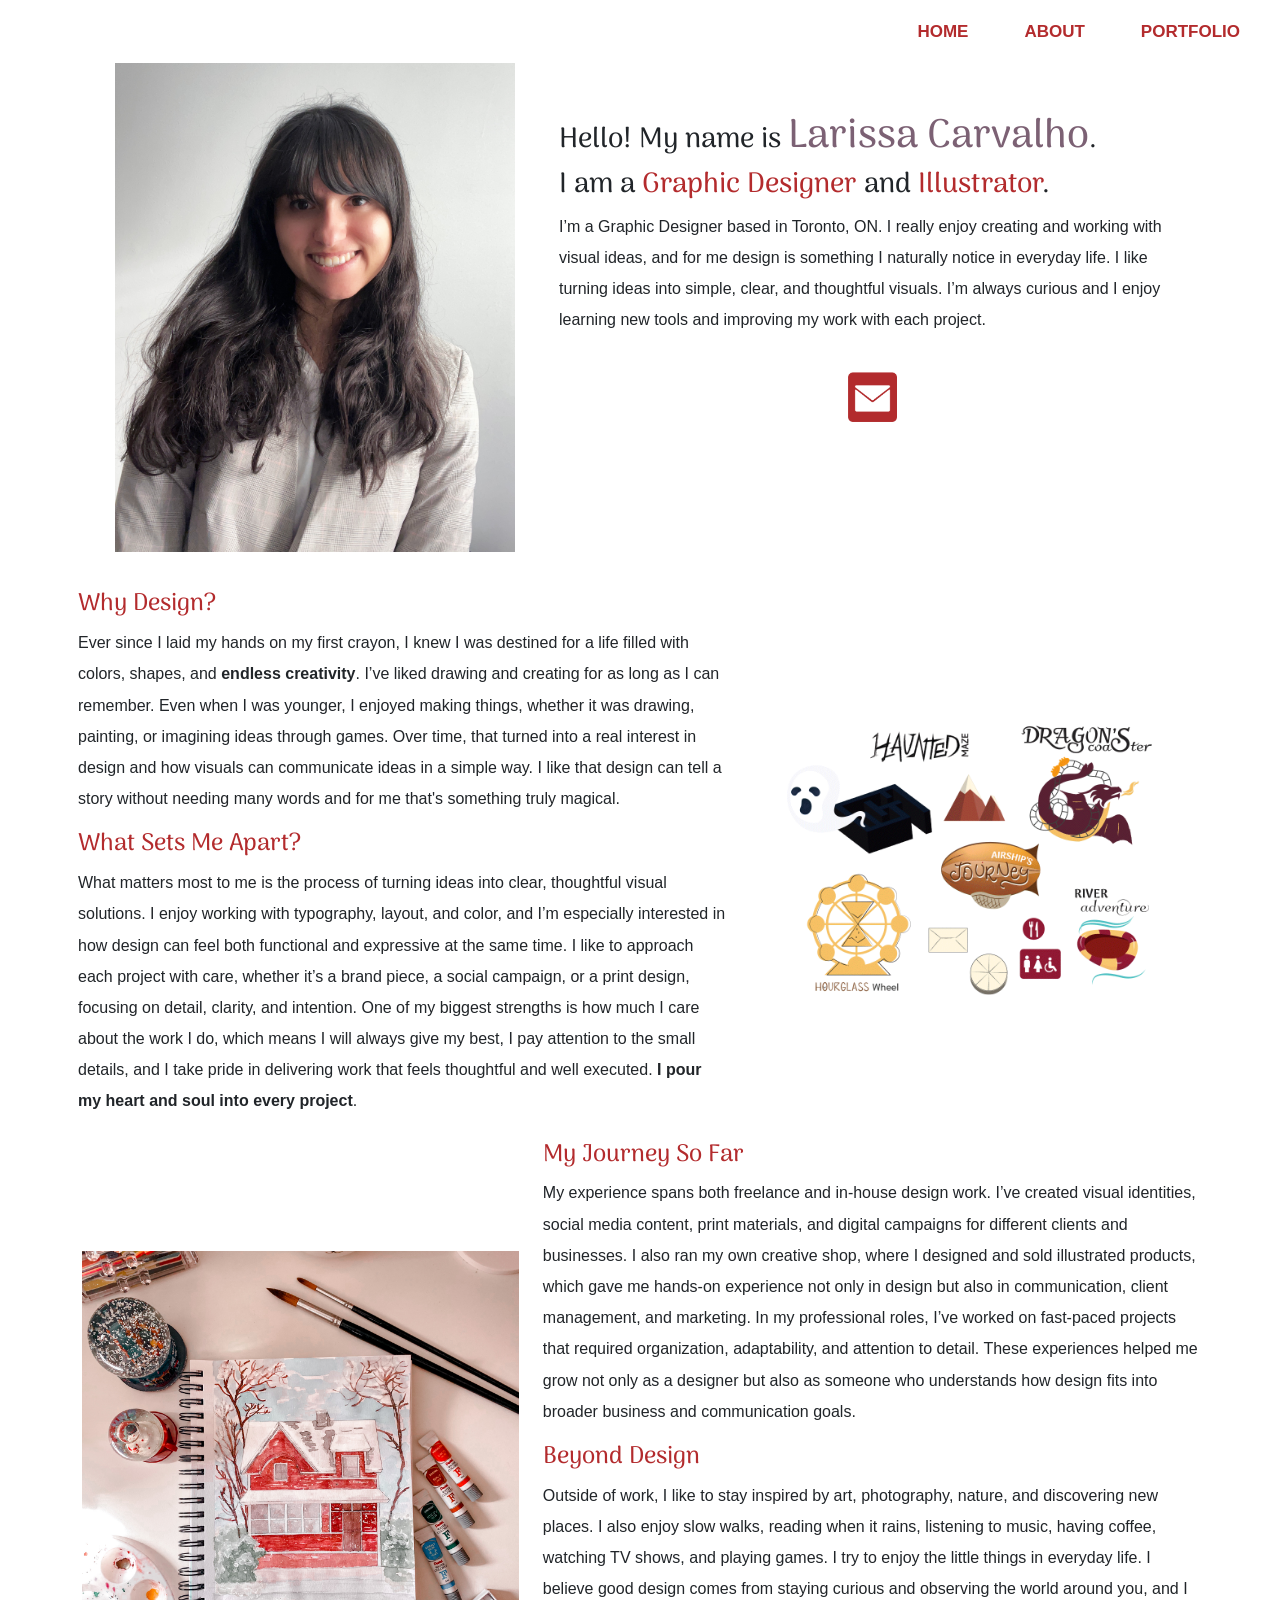
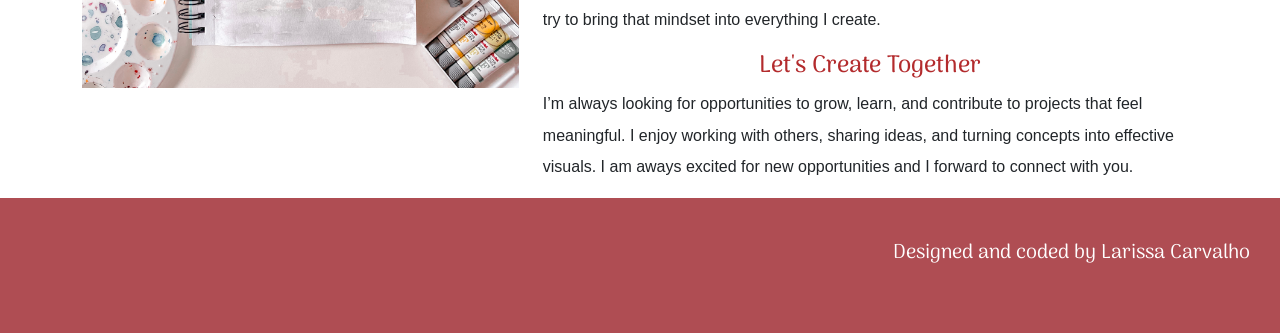
==== about.html @ aa574e40 "Initial portfolio 2026 setup" ====
<!doctype html>
<html lang="en">

<head>
  <title>About Larissa</title>
  <link rel="icon" type="image/x-icon" href="/images/mylogo.ico">
  <!-- From https://www.w3schools.com/html/html_favicon.asp -->
  <meta name="author" content="Larissa">
  <meta name="description" content="This is a Graphic Design and Illustration portfolio website.">
  <meta charset="UTF-8">
  <meta name="viewport" content="width=device-width, initial-scale=1.0">

  <!-- Bootstrap link must go above my overrides -->
  <link href="https://cdn.jsdelivr.net/npm/bootstrap@5.2.0-beta1/dist/css/bootstrap.min.css" rel="stylesheet"
    integrity="sha384-0evHe/X+R7YkIZDRvuzKMRqM+OrBnVFBL6DOitfPri4tjfHxaWutUpFmBp4vmVor" crossorigin="anonymous">

  <!-- Google Fonts -->
  <link rel="preconnect" href="https://fonts.googleapis.com">
  <link rel="preconnect" href="https://fonts.gstatic.com" crossorigin>
  <link
    href="https://fonts.googleapis.com/css2?family=Arima:wght@600;700&family=Montserrat:ital,wght@0,100;0,200;0,300;0,400;0,500;0,600;0,700;0,800;0,900;1,100;1,200;1,300;1,400;1,500;1,600;1,700;1,800;1,900&family=Roboto:wght@500;700;900&display=swap"
    rel="stylesheet">
  <link href="https://fonts.googleapis.com/css2?family=Cedarville+Cursive&display=swap" rel="stylesheet">
  <link
    href="https://fonts.googleapis.com/css2?family=Poppins:ital,wght@0,100;0,200;0,300;0,400;0,500;0,600;0,700;0,800;0,900;1,100;1,200;1,300;1,400;1,500;1,600;1,700;1,800;1,900&display=swap"
    rel="stylesheet">

  <!-- My overides stylesheet -->
  <link href="css/styles.css" rel="stylesheet">

</head>

<body id="top">

  <header class="bg-custom">

    <!-- NAV -->
    <header>
      <nav class="navbar navbar-expand-lg">
        <div class="container-fluid justify-content-end">
          <div class="navbar-nav">
            <a class="nav-link" href="#">Home</a>
            <a class="nav-link" href="#">About</a>
            <a class="nav-link" href="#">Portfolio</a>
          </div>
        </div>
      </nav>
    </header>

  </header>


  <section class="container"><!-- Start bio -->
    <div class="container centeralign" aria-label="about me container">
      <div class="row" aria-label="image container">
        <div class="col" aria-label="image container">
          <img class="bioimg" src="images/larissa3.jpg" alt="This is a photo of a person.">
        </div>
        <div class="col-7" style="padding-top: 50px;" aria-label="image container">
          <h3 style="font-family:  'Arima', cursive;">Hello! My name is <span class="purpletext">Larissa
              Carvalho</span>.
          </h3>
          <h3 style="font-family:  'Arima', cursive;"> I am a<span class="redtext"> Graphic Designer</span> and <span
              class="redtext">Illustrator</span>.</h3>
          <p class="abouttext">I’m a Graphic Designer based in Toronto, ON. I really enjoy creating and working with
            visual ideas, and for me design is something I naturally notice in everyday life. I like turning ideas into
            simple, clear, and thoughtful visuals. I’m always curious and I enjoy learning new tools and improving my
            work with each project.
          </p>
          <div class="centeralign" style="padding-top: 20px;">
            <!-- <a href="https://www.linkedin.com/in/larissacr/" target=”_blank”><img class="mysocialmedia"
                src="images/icons/linkedin.png" alt="This is a linkedin icon."></a>
            <a href="https://www.instagram.com/larisdesigns/" target=”_blank”><img class="mysocialmedia"
                src="images/icons/instagram.png" alt="This is an instagram icon."></a>
            <a href="https://www.behance.net/lah_c_r" target=”_blank”><img class="mysocialmedia"
                src="images/icons/behance.png" alt="This is a behance icon."></a>-->
            <a href="mailto:lariscrodrigues@gmail.com" target=”_blank”><img class="mysocialmedia"
                src="images/icons/mail2.png" alt="This is a mail icon."></a>
          </div>
        </div>
      </div>
  </section> <!-- END bio -->


  <!-- START more bio 1 -->
  <div style="padding-top: 30px;" class="container text-center">
    <div class="row align-items-center">

      <div class="col-sm-7 p-2">
        <h4 class="moretitle">Why Design?</h2>


          <p class="abouttext">Ever since I laid my hands on my first crayon, I knew I was destined for a life filled
            with
            colors, shapes, and <strong>endless creativity</strong>. I’ve liked drawing and creating for as long as I
            can remember. Even when I was younger, I enjoyed making things, whether it was drawing, painting, or
            imagining ideas through games. Over time, that turned into a real interest in design and how visuals can
            communicate ideas in a simple way. I like that design can tell a story without needing many words and for me
            that's something truly magical.
          </p>

          <h4 class="moretitle">What Sets Me Apart?</h2>

            <p class="abouttext">What matters most to me is the process of turning ideas into clear, thoughtful visual
              solutions. I enjoy working with typography, layout, and color, and I’m especially interested in how design
              can feel both functional and expressive at the same time. I like to approach each project with care,
              whether it’s a brand piece, a social campaign, or a print design, focusing on detail, clarity, and
              intention.

              One of my biggest strengths is how much I care about the work I do, which means I will always give my
              best, I pay attention to the small details, and I take pride in delivering work that feels thoughtful and
              well executed. <strong>I pour my heart and soul into every project</strong>.
            </p>
      </div>
      <div class="col">
        <img style="width: 100%;" src="images/Design/anyoramap.gif">
      </div>
    </div>
  </div>
  <!-- END more bio 1 -->


  <!-- START more bio 2 -->
  <div class="container text-center">
    <div class="row align-items-center">

      <div class="col">
        <img style="width: 100%;" src="images/Design/house.JPG">
      </div>
      <div class="col">
        <h4 class="moretitle">My Journey So Far</h2>
          <p class="abouttext">My experience spans both freelance and in-house design work. I’ve created visual
            identities, social media content, print materials, and digital campaigns for different clients and
            businesses. I also ran my own creative shop, where I designed and sold illustrated products, which gave me
            hands-on experience not only in design but also in communication, client management, and marketing.

            In my professional roles, I’ve worked on fast-paced projects that required organization, adaptability, and
            attention to detail. These experiences helped me grow not only as a designer but also as someone who
            understands how design fits into broader business and communication goals.
          </p>

          <h4 class="moretitle">Beyond Design</h2>
            <p class="abouttext">
              Outside of work, I like to stay inspired by art, photography, nature, and discovering new places. I also
              enjoy slow walks, reading when it rains, listening to music, having coffee, watching TV shows, and playing
              games. I try to enjoy the little things in everyday life. I believe good design comes from staying curious
              and observing the world around you, and I try to bring that mindset into everything I create.

            </p>

            <h4 class="moretitle align-center">Let's Create Together</h2>
              <p class="abouttext">I’m always looking for opportunities to grow, learn, and contribute to projects that
                feel meaningful. I enjoy working with others, sharing ideas, and turning concepts into effective
                visuals. I am aways excited for new opportunities and I forward to connect with you.
              </p>
      </div>
    </div>
  </div>
  <!-- END more bio 2 -->



  <section id="moreaboutme">




  </section>
  <!-- <section id="contact">
    <h2 class="display-4">Contact me</h2>

    <div class="row" aria-label="form container">
      <div class="col-3" aria-label="form container"></div>
      <div class="col-6" aria-label="form container">
        <form action="/mail/process-form.php" method="POST">
          <input type="hidden" id="formStatus" name="formStatus">

          <div class="mb-3" aria-label="text form container">
            <label for="Name" class="form-label">Your name</label>
            <input type="text" class="form-control" placeholder="Your name" name="Name">
          </div>
          <div class="mb-3" aria-label="email form container">
            <label for="Email" class="form-label">Email address</label>
            <input type="email" class="form-control" placeholder="Your email address" name="Email">
          </div>
          <div class="mb-3" aria-label="message form container">
            <label for="Message" class="form-label">Message</label>
            <textarea class="form-control" rows="3" name="Message"></textarea>
          </div>

          <div class="form-group">
            <button class="btn btn-danger btn-lg" type="submit">Send</button>
          </div>
        </form>
      </div>
    </div>
  </section> -->




  <!-- FOOTER -->
  <footer>
    <div class="socials"> <!--
      <img src="images/icons/linkedinrose.png">
      <img src="images/icons/instagramrose.png">
      <img src="images/icons/behancerose.png">-->
    </div>

    <p>Designed and coded by Larissa Carvalho</p>
  </footer>

  <!-- Bootstrap Javascript should go above the closing BODY tag-->
  <script src="https://cdn.jsdelivr.net/npm/bootstrap@5.2.0-beta1/dist/js/bootstrap.bundle.min.js"
    integrity="sha384-pprn3073KE6tl6bjs2QrFaJGz5/SUsLqktiwsUTF55Jfv3qYSDhgCecCxMW52nD2"
    crossorigin="anonymous"></script>

  <script src="js/main.js"></script>
</body>

</html>
---- css/styles.css ----
/* Basic resets */

:root {
    --themeRed:#B32B2D;
    /* --themeRose:#FEEFE6; */
    --themeRose:white;
    --themePurple:#7C6174;
    --themeGray: #707070;
    --fontOpen: 'Open Sans', sans-serif;
    --fontArima: 'Arima', cursive;
}

* {
    box-sizing: border-box;
}

html {
    scroll-behavior: smooth;
}

html, body {
    min-height: 100vh;
}

body {
    margin: 0;
    font-family: 'Open Sans', sans-serif;
    font-size: 130%;
    line-height: 150%;
    background-color: white;
}

/*
Styles here
*/

@import url('https://fonts.googleapis.com/css2?family=Open+Sans:ital,wght@0,300;0,400;0,500;0,600;0,700;0,800;1,300;1,400;1,500;1,600;1,700;1,800&display=swap');

/* ------- HOME page Styles */

/* Menu */

.navbar {
font-weight: 600;
text-transform: uppercase;
font-size: 17px;
background-color: white;
}

.nav-link {
    color: var(--themeRed);
    margin: 0 20px;
    font-family: 'Open Sans', sans-serif;
}


.nav-link:hover {
    color: var(--themePurple);
}

.test:hover {
    color: var(--themePurple);
}

.navbar-nav {
    align-items: flex-end;
}

.mylogo {
    height: 90px;
}

.navbar-dark .navbar-toggler-icon{
    background-image: url("data:image/svg+xml,%3csvg xmlns='http://www.w3.org/2000/svg' viewBox='0 0 30 30'%3e%3cpath stroke='rgba%28179, 43, 45, 1.55%29' stroke-linecap='round' stroke-miterlimit='10' stroke-width='2' d='M4 7h22M4 15h22M4 23h22'/%3e%3c/svg%3e");
} /* I used this tutorial to learn how to change the hamburger color: https://www.youtube.com/watch?v=45QSuJaHEss&ab_channel=ADesignerWhoCodes */

.navbar-dark .navbar-toggler{
    border: 2px solid var(--themeRed);
    background-color: var(--themeRose);
}

/* Banner */
 
/* .banner {
    background-image: url(../images/banner.png);
    height: 85vh;
    background-size: cover;
    margin-top: -170px;
    width: 100%;
} */

/* .banner {
    justify-content: left;
} */

.border { 
    border: red solid 2px;
}

.herosection {
    display: flex;
    justify-content: space-between;
    width: 69%;
    padding-top: 100px;
    margin: auto;
}


.projectdetails {
    display: flex;
    justify-content: space-between;
    width: 80%;
    margin: auto;
}

.projecttxt {
    font-size: 17px;
}

.column2 {
    flex: 1; /* Adjust the flex property as needed */
    padding: 60px 10px 0px 10px;
    margin: 5px;
    box-sizing: border-box;
}

.herotxt {
    padding-top: 20px;
}

.column2:first-child {
    flex: 2; /* Make the first column twice the size of the second column */
}

.profileimg {
    width: 250px;
    height: 250px;
}

.align-center {
    display: flex;
    justify-content: center;
}

.bannermessage {
    height: 85vh;
    width: 100%;
    display: flex;
    /* align-items: center;
    justify-content: center;
    justify-items: center; */
    text-align: left;   
}

.align-right {
    text-align: right;
}

.textstyle3 {
    color: white;
    -webkit-text-stroke: 2px;
    -webkit-text-stroke-color: var(--themeRed);
    font-size: 80px;
    height: 100%;
    line-height: 10vh;
    text-align:right;
    font-family: 'Open Sans', sans-serif;
    font-weight: 900;
    text-transform: lowercase;
}

.textstyle2 {
    color: #B32B2D;
    font-size: 90px;
    height: 100%;
    line-height: 10vh;
    text-align:right;
    font-weight: 900;
    text-transform: lowercase;
}

/* My work */

h2 {
    color: var(--themeRed);
    text-align: center;
    font-family: 'Arima', cursive;
    margin-top: 20px;
}

.work {
    position: relative;
    width: 100%;
}

.workimg>img {
    width: 90%;
}

.projectbox {
    display: flex;
    flex-direction: column;
    align-content: center;
    justify-content: center;
    width: 100%;
    margin: auto;
    align-items: center;
    justify-content: center;
    justify-items: center;
}
.project {
 width: 95%;
}


.skills {
    margin: 60px 0;
    background-color: #AF4D53;
}

.wrapper {
    width: 80%;
    margin: auto;
    display: flex;
    padding: 10px;
}

.imagebox {
    position: relative;
    width: 80%;
    justify-content: space-between;
    margin: 0 10px;
  }
  
  .image {
    display: block;
    width: 100%;
    height: 350px;
  }
  
  .overlay {
    position: absolute;
    top: 0;
    bottom: 0;
    left: 0;
    right: 0;
    height: 100%;
    width: 100%;
    opacity: 0;
    transition: .5s ease;
    background-color: var(--themeRed);
  }
  
  .imagebox:hover .overlay {
    opacity: 0.8;
    transition: 1s;
  }
  
  .text {
    color: white;
    font-size: 20px;
    position: absolute;
    top: 50%;
    left: 50%;
    -webkit-transform: translate(-50%, -50%);
    -ms-transform: translate(-50%, -50%);
    transform: translate(-50%, -50%);
    text-align: center;
  }

.centeralign {
    text-align: center;
}

/* See More Button */

.seemorebox {
    padding-top: 10px;
    margin-bottom: 100px;
}


.seemorebtn {
    /* border-radius: 15px; */
    font-size: 85%;
    font-family: var(--fontOpen);
    text-transform: uppercase;
    font-weight: 600;
    padding: 10px 30px;
}

/* Contact */

#contact {
    padding:0 0 30px 0;
}


/* Slider */

#slider {
    display: flex;
    align-items: center;
    justify-content: center;
}

.slidercontent {
    width: 80% ;
}

/* -------  ABOUT page styles */

.about {
    height: 50vh;
    margin-top: 100px;
}

.containerfix {
    align-items: flex-start;
}

.rowadjust {
    padding: 0 170px;
    margin-top: -150px;
}

.bioimg{
    width: 400px;
}

.biobox {
    display: flex;
    align-items: end;
    justify-content: flex-end; /* Change from 'end' to 'flex-end' */
    align-content: end;
    height: 50px;
    display: none;
}

.biotitle {
    display: none;
    width: 95%;
    position: relative;
    color: var(--themeRose);
    transform: rotate(-90deg);
    display: flex;
    margin-right: -500px; /* Change from 'margin-left' to 'margin-right' */
}


.textstyle {
    color: white;
    -webkit-text-stroke: 3px;
    -webkit-text-stroke-color: var(--themeRed);
    font-size: 150px;
    font-family: 'Open Sans', sans-serif;
    font-weight: 600;
    text-transform: lowercase;
}

.textstyle2 {
    color: #AF4D53;
    -webkit-text-stroke: 2px;
    -webkit-text-stroke-color: white;
    font-size: 100px;
    text-align: center;
    font-family: 'Open Sans', sans-serif;
    font-weight: 600;
}

.textstyle4 {
    color: white;
    -webkit-text-stroke: 2px;
    -webkit-text-stroke-color: var(--themeRed);
    font-size: 100px;
    text-align: center;
    font-family: 'Open Sans', sans-serif;
    font-weight: 600;
    text-transform: lowercase;
}


.abouttext {
    font-size: 16px;
    text-align: left;
}

h3 {
    text-align: left;
}

.redtext {
    color: var(--themeRed);
}

.purpletext {
    color: var(--themePurple);
    font-size: 40px;
}

.mysocialmedia {
    height: 50px;
    margin: 0 20px;
}

.mysocialmedia:hover {
    opacity: 0.6;
    transition: 0.2s ease-in-out;
}

.containerbox {
    width: 80%;
    padding-right: 100px;
}

.col {
    flex: 3; /* Adjust the flex property as needed */
}

.col:first-child {
    flex: 2; /* Make the first column twice the size of the second column */
}

#moreaboutme {
    width: 80%;
    margin: auto;
}

.moretitle {
    color: var(--themeRed);
    text-align: left;
}


/* -------  DESIGN page styles */

.designtitle {
    text-align: end;
    color: var(--themeRose);
    font-family: var(--fontOpen);
}

.design {
    height: 300vh;
}

h4 {
    font-family: 'Arima', cursive;
}

.portfolionav {
    width: 20%;
    display: flex;
    align-items: center;
    justify-content: space-around;
    justify-items: center;
    padding: 20px 0;
}

.back>a>img {
    height: 60px;
}

.next>a>img {
    height: 60px;
}


/* -------  PORTFOLIO individual pages styles */

.portfolio {
    width: 70%;
}

/* Css Grid */

.grid4 {
    display: grid;
    grid-template-columns: 1fr 1fr 1fr;
    padding: 20px 20px;
    font-size: 30px;
    text-align: center;
  }

  .grid5 {
    display: grid;
    grid-template-columns: 1fr 1fr 1fr 1fr;
    padding: 20px 20px;
    font-size: 30px;
    text-align: center;
  }

  .grid6 {
    display: grid;
    grid-template-columns: 1fr 1fr 1fr 1fr 1fr;
    padding: 20px 20px;
    font-size: 30px;
    text-align: center;
  }

  .grid7 {
    display: grid;
    grid-template-columns: 1fr 1fr 1fr 1fr 1fr 1fr;
    padding: 20px 20px;
    font-size: 30px;
    text-align: center;
  }

  .grid-item{
    padding: 10px;
  }

  .imagefull {
    width: 100%;
    height: 100%;
}

h5 {
    font-size: 26px;
    font-family: 'Arima', cursive;
    color: var(--themePurple);
}

/* Portfolio 1 - Independent Project page styles */

.anyora .box1 {
    grid-area: 2/1/4/4;
    padding: 5px;
}

.anyora .box2 {
    grid-area: 2/4/4/6;
    padding: 5px;
 }

.anyora .box3 {
    grid-area: 4/1/5/3;
    padding: 5px;
}

.anyora .box4 {
    grid-area: 5/1/6/3;
    padding: 5px;
 }

.anyora .box5 {
    grid-area: 4/3/6/6;
    padding: 5px;
}

.anyora .box6 {
    grid-area: 6/1/7/4;
    padding: 5px;
 }

.anyora .box7 {
    grid-area: 7/1/8/4;
    padding: 5px;
}

.anyora .box8 {
    grid-area: 6/4/7/5;
    padding: 5px;
 }

.anyora .box9 {
    grid-area: 6/5/7/6;
    padding: 5px;
}

.anyora .box10 {
    grid-area: 7/4/8/5;
    padding: 5px;
}

.anyora .box11 {
    grid-area: 7/5/8/6;
    padding: 5px;
}

.anyora .box12 {
    grid-area: 8/1/9/2;
    padding: 5px;
 }

.anyora .box13 {
    grid-area: 8/2/9/3;
    padding: 5px;
}

.anyora .box14 {
    grid-area: 9/1/11/3;
    padding: 5px;
}

.anyora .box15 {
    grid-area: 8/3/11/6;
    padding: 5px;
}
.anyora .box16 {
    grid-area: 11/1/13/4;
    padding: 5px;
}

.anyora .box17 {
    grid-area: 11/4/13/6;
    padding: 5px;
}

.anyora .box18 {
    grid-area: 13/1/15/3;
    padding: 5px;
}

.anyora .box19 {
    grid-area: 13/3/15/5;
    padding: 5px;
}

.anyora .box20 {
    grid-area: 13/5/14/6;
    padding: 5px;
}

.anyora .box21 {
    grid-area: 14/5/15/6;
    padding: 5px;
}

.anyora .box22 {
    grid-area: 15/1/16/2;
    padding: 5px;
}

.anyora .box23 {
    grid-area: 16/1/17/2;
    padding: 5px;
}

.anyora .box24 {
    grid-area: 15/2/17/4;
    padding: 5px;
}

.anyora .box25 {
    grid-area: 15/4/17/6;
    padding: 5px;
}

.anyora .box26 {
    grid-area: 17/1/18/6;
    padding: 5px;
}

/* Portfolio 2 - Be a Hero page styles */


.hero .box1 {
    grid-area: 1/1/3/3;
    padding: 10px;
}

.hero .box2 {
    grid-area:1/4/2/3;
    padding: 10px;
}

.hero .box3 {
    grid-area:2/4/3/3;
    padding: 10px;
}

.hero .box4 {
    grid-area:3/1/7/4;
    padding: 10px;
}

.hero .box5 {
    grid-column: 1/2;
    grid-row: 7/9;
    padding: 10px;
}

.hero .box6 {
    grid-column: 2/3;
    grid-row: 7/9;
    padding: 10px;
}

.hero .box7 {
    grid-column: 3/4;
    grid-row: 7/9;
    padding: 10px;
}

.hero .box8 {
    grid-column: 1/4;
    grid-row: 9/11;
    padding: 20px;
    font-size: 16px;
    text-align: left;
}

.hero .box9 {
    grid-column: 1/4;
    grid-row: 11/13;
    padding: 10px;
}

.hero .box10 {
    grid-column: 1/4;
    grid-row: 13/16;
    padding: 10px;
}

/* Portfolio 3 - Whale Branding page styles */

.whale .box1 {
    grid-area: 1/1/3/3;
    padding: 10px;
}

.whale .box2 {
    grid-area: 1/3/3/4;
    padding: 10px;
}

.whale .box3 {
    grid-area: 3/1/5/4;
    padding: 10px;
}

.whale .box4 {
    grid-area: 5/1/7/4;
    padding: 10px;
}

.whale .box5 {
    grid-area: 7/1/9/2;
    padding: 10px;
}

.whale .box6 {
    grid-area: 7/2/9/3;
    padding: 10px;
}

.whale .box7 {
    grid-area: 7/3/9/4;
    padding: 10px;
}

.whale .box8 {
    grid-area: 9/1/10/4;
    padding: 10px;
}

.whale .box9 {
    grid-area: 10/1/12/3;
    padding: 10px;
}

/* Portfolio 4 - Cosmos page styles */

.cosmos .box1 {
    grid-area: 1/1/3/4;
    padding: 10px;
}

.cosmos .box2 {
    grid-area: 3/1/5/4;
    padding: 10px;
}

.cosmos .box3 {
    grid-area: 5/1/9/3;
    padding: 10px;
}

.cosmos .box4 {
    grid-area: 5/3/9/4;
    padding: 10px;
}

.cosmos .box5 {
    grid-area: 9/1/11/4;
    padding: 10px;
}


/* Portfolio 5 - Tea Packaging page styles */

.tea .box1 {
    grid-area: 1/1/2/2;
    padding: 10px;
}

.tea .box2 {
    grid-area: 1/2/2/3;
    padding: 10px;
}

.tea .box3 {
    grid-area: 1/3/2/4;
    padding: 10px;
}

.tea .box4 {
    grid-area: 2/1/4/3;
    padding: 10px;
}

.tea .box5 {
    grid-area: 2/3/3/4;
    padding: 10px;
}

.tea .box6 {
    grid-area: 3/3/4/4;
    padding: 10px;
}

.tea .box7 {
    grid-area: 4/1/6/4;
    padding: 10px;
}

.tea .box8 {
    grid-area: 6/1/7/2;
    padding: 10px;
}

.tea .box9 {
    grid-area: 6/2/7/3;
    padding: 10px;
}

.tea .box10 {
    grid-area: 6/3/7/4;
    padding: 10px;
}


/* Portfolio 6 - Album Release page styles */

.album .box1 {
    grid-area: 1/1/2/3;
    padding: 10px;
}

.album .box2 {
    grid-area: 1/3/2/5;
    padding: 10px;
}

.album .box3 {
    grid-area: 2/1/3/3;
    padding: 10px;
}

.album .box4 {
    grid-area: 2/3/3/5;
    padding: 10px;
}

.album .box5 {
    grid-area: 3/1/7/5;
    padding: 10px;
}

.album .box6 {
    grid-area: 7/1/11/5;
    padding: 10px;
}

.album .box7 {
    grid-area: 11/1/13/3;
    padding: 10px;
}

.album .box8 {
    grid-area: 11/3/13/5;
    padding: 10px;
}

.album .box9 {
    grid-area: 13/1/15/3;
    padding: 10px;
}

.album .box10 {
    grid-area: 13/3/15/5;
    padding: 10px;
}

.album .box11 {
    grid-area: 15/1/18/5;
    padding: 10px;
}

.album .box12 {
    grid-area: 18/1/20/3;
    padding: 10px;
}

.album .box13 {
    grid-area: 18/3/20/5;
    padding: 10px;
}

.album .box14 {
    grid-area: 20/1/22/3;
    padding: 10px;
}

.album .box15 {
    grid-area: 20/3/22/5;
    padding: 10px;
}

.album .box16 {
    grid-area: 22/1/26/5;
    padding: 10px;
}

.album .box17 {
    grid-area: 26/1/30/5;
    padding: 10px;
}


/* ------- ILLUSTRATION page styles */

.illustrationtitle {
    text-align: start;
    color: white;
}

.gallery {
	display: flex;
	flex-wrap: wrap;
    width: 100%;
    margin: auto;
}


.gallery-item {
    margin: 5px;
	overflow: hidden;
    width: 100%;
}

.row3 {
    margin: 5px;
	overflow: hidden;
    width: 100%;
}

.gallery-image {
	display: block;
	width: 100%;
}

.gallery-image:hover {
	transform: scale(1.15);
    transition: 1s ease-in-out;
}

.illustration .box1 {
    grid-area: 1/1/4/3;
    padding: 5px;
}

.illustration .box2 {
    grid-area: 1/3/4/5;
    padding: 5px;
}

.illustration .box3 {
    grid-area: 1/5/4/7;
    padding: 5px;
}

.illustration .box4 {
    grid-area: 4/1/6/3;
    padding: 5px;
}

.illustration .box5 {
    grid-area: 4/3/6/5;
    padding: 5px;
}

.illustration .box6 {
    grid-area: 4/5/6/7;
    padding: 5px;
}

.illustration .box7{
    grid-area: 6/1/8/4;
    padding: 5px;
}

.illustration .box8{
    grid-area: 6/4/8/7;
    padding: 5px;
}

.diversebox {
    width: 48%;
}

/* Footer */

footer {
    background-color: #AF4D53;
    height: 15vh;
    display: flex;
    justify-content: space-between;
    padding: 30px;
}


footer>div>a>img:hover {
    opacity: 0.5;
}

footer>p {
    text-decoration: none;
    color: var(--themeRose);
    font-family: 'Arima', cursive;
    font-size: 20px;
    margin-left: -230px;
    padding-top: 10px;
}



/* Media Queries */


@media screen and (max-width: 1400px) {
    /* content */

    .wrapper {
        display: flex;
        flex-direction: column;
    }

    .design {
        height: 950vh;
    }

    .imagebox{
        width: 100%;
        padding: 5px;
    }

    .grid7 {
        display: block;
        width: 100%;
    }

    .grid6 {
        display: block;
        width: 100%;
    }

    .grid5 {
        display: block;
        width: 100%;
    }

    .grid4 {
        display: block;
        width: 100%;
    }

}


@media screen and (max-width: 1250px) {
    /* content */
    .biotitle {
        display: block;
        position: relative;
        color: var(--themeRose);
        transform: none;
        left: 30px;
        top: 5px;
        height: 200px;
    }

    .biotitle2 {
        display: none;
    }

    .biobox {
        position: relative;
        color: var(--themeRose);
        transform: none;
    }


    .about {
        height: 100%;
    }

    .rowadjust {
        padding: 0 0px;
        margin-top: 0px;
    }

    .design {
        height: 700vh;
    }
}



@media screen and (max-width: 850px) {
    /* content */

    .navbar{
        color: var(--themeRed);
    }

    .container {
        width: 90%;
    }

    .banner {
        background-image: url(../images/bannersm.png);
        height: 85vh;
        background-size: cover;
        margin-top: -170px;
        width: 100%;
    }

    .himessage {
        width: 300px;
        height: 300px;
        margin-left: 20px;
        margin-top: 100px;
    }

    .textstyle {
        /* -webkit-text-stroke: 3px;
        -webkit-text-stroke-color: var(--themeRed);
        font-size: 130px;
        text-align: center; */
        color: white;
        -webkit-text-stroke: 2px;
        -webkit-text-stroke-color: var(--themeRed);
        font-size: 100px;
        text-align: center;
        font-family: 'Open Sans', sans-serif;
        font-weight: 600;
        text-transform: lowercase;
    }

    .textstyle2{
        font-size: 90px;
        -webkit-text-stroke: 2px;
        -webkit-text-stroke-color: var(--themeRed);
    }

    .design {
        height: 650vh;
    }

    .gallery {
        display: flex;
        flex-wrap:nowrap;
        width: 100%;
        margin: auto;
        flex-direction: column;
    }

    .gallery-item {
        width: 100%;
    }

    .workimg>img {
        width: 50%;
        padding: 10px;
    }
    
    .row {
        display: block;
        margin: auto;
        flex-direction: column;
    }

    footer {
        display: block;
        height: 220px;
        text-align: center;
        margin: auto;
    }

    footer>p {
        text-decoration: none;
        color: var(--themeRose);
        font-family: 'Arima', cursive;
        font-size: 20px;
        margin-left: 0;
        padding-top: 20px;
    }

    .textstyle3 {
        font-size: 60px;
        -webkit-text-stroke: 1.6px;
        -webkit-text-stroke-color: var(--themeRed);
    }

    .diversebox {
        width: 100%;
    }

    .herosection {
        display: block;

    }

}
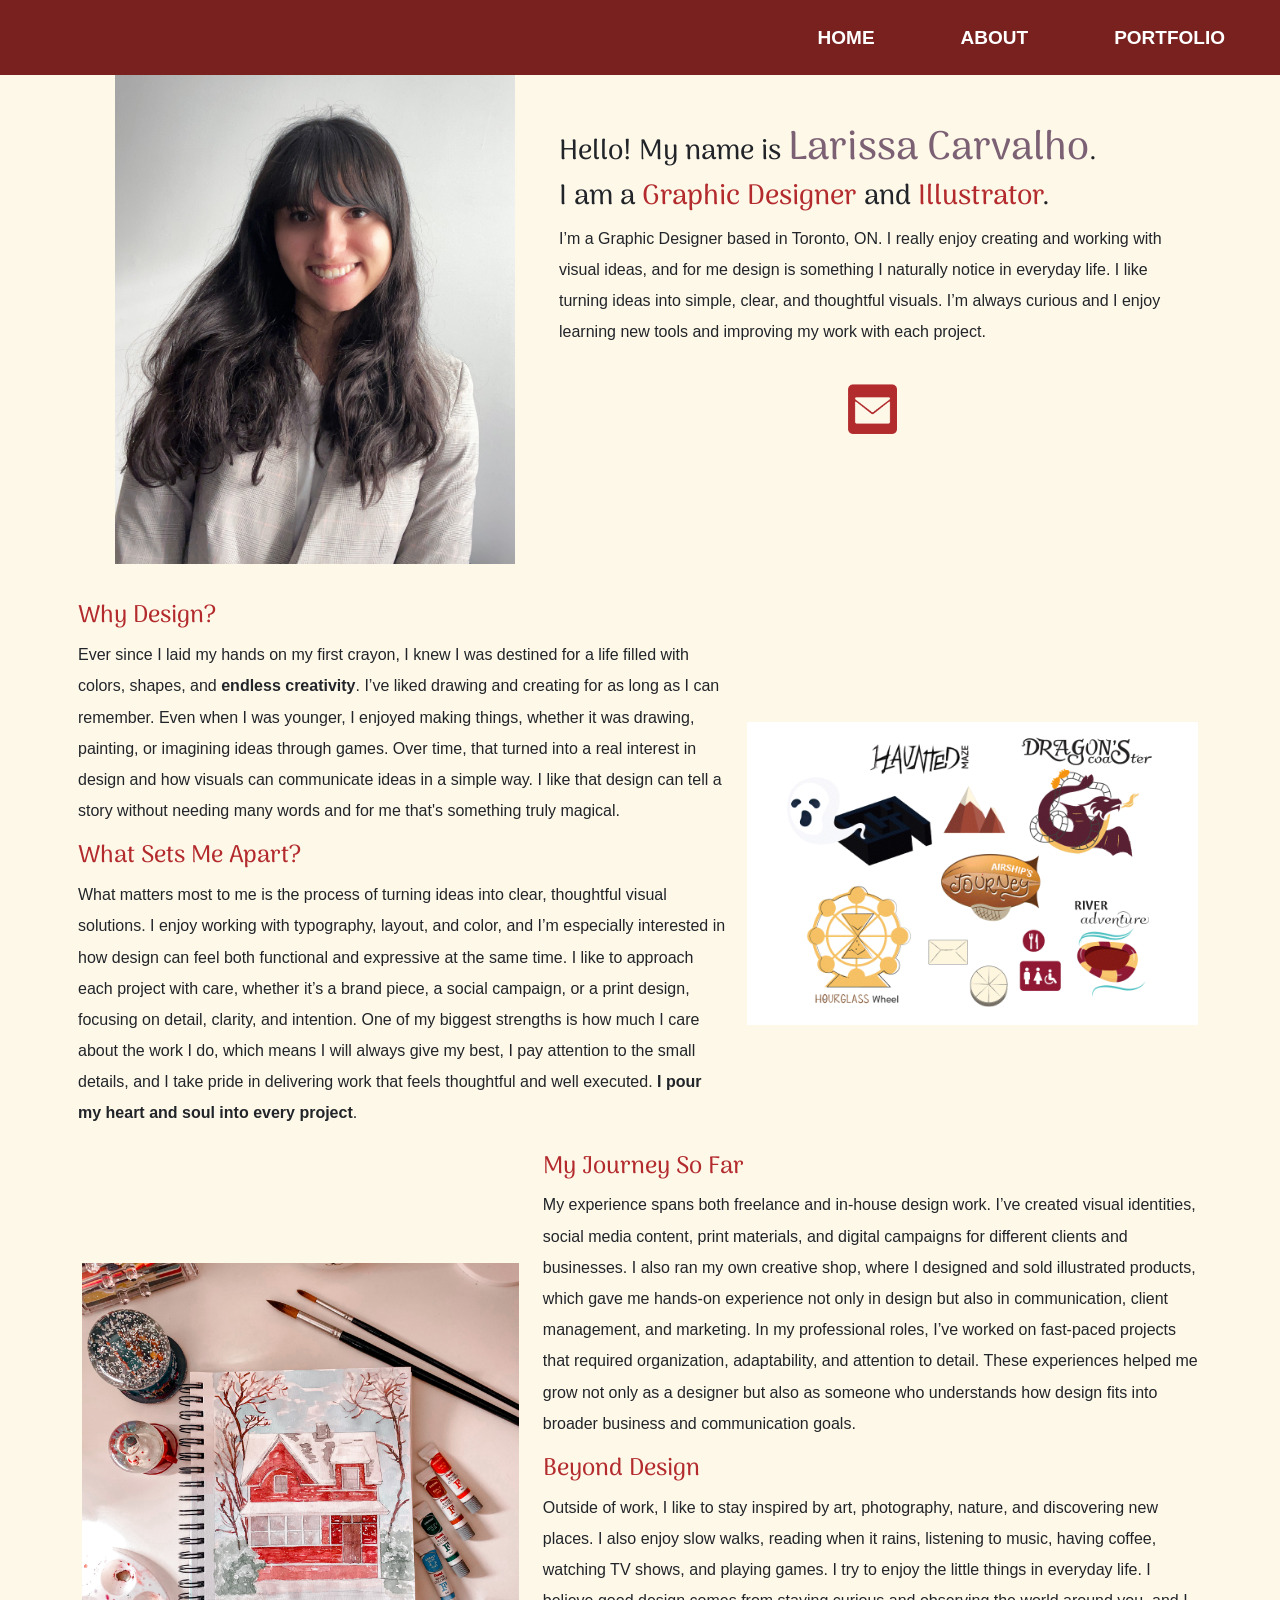
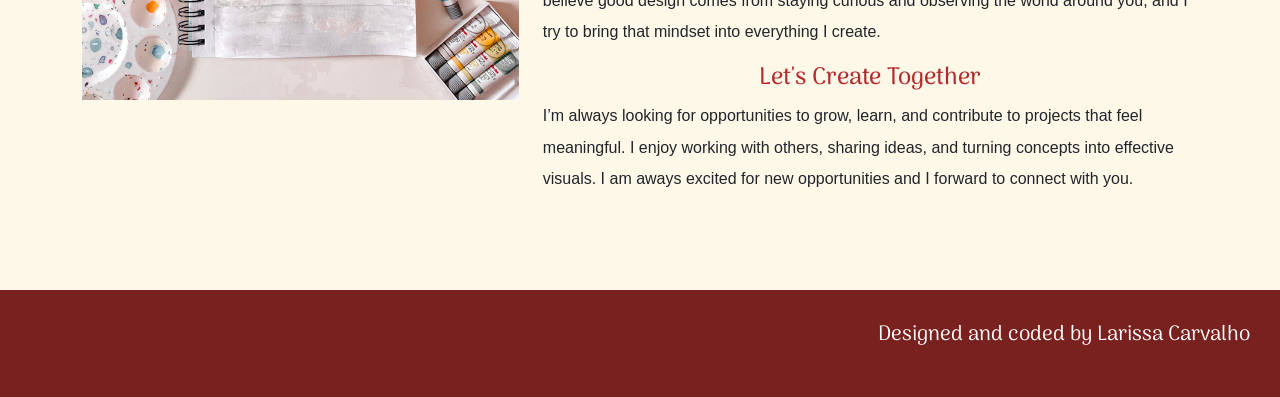
==== commit 477770c1: "ok" ====
--- a/about.html
+++ b/about.html
@@ -39,9 +39,9 @@
       <nav class="navbar navbar-expand-lg">
         <div class="container-fluid justify-content-end">
           <div class="navbar-nav">
-            <a class="nav-link" href="#">Home</a>
-            <a class="nav-link" href="#">About</a>
-            <a class="nav-link" href="#">Portfolio</a>
+            <a class="nav-link" href="https://lalahcarva.github.io/portfolio2026/index.html">Home</a>
+            <a class="nav-link" href="https://lalahcarva.github.io/portfolio2026/about.html">About</a>
+            <a class="nav-link" href="https://lalahcarva.github.io/portfolio2026/portfolio.html">Portfolio</a>
           </div>
         </div>
       </nav>
--- a/css/styles.css
+++ b/css/styles.css
@@ -8,6 +8,12 @@
     --themeGray: #707070;
     --fontOpen: 'Open Sans', sans-serif;
     --fontArima: 'Arima', cursive;
+    --fontCedarville: "Cedarville Cursive", cursive;
+    --dark-blue: #3F4B7F;
+    --dark-red: #79211F;
+    --lighter-purple: #E0E0ED;
+    --light-purple: #D0D0DD;
+    --light-yellow: #FEF8E9;
 }
 
 * {
@@ -27,7 +33,7 @@
     font-family: 'Open Sans', sans-serif;
     font-size: 130%;
     line-height: 150%;
-    background-color: white;
+    background-color: var(--light-yellow);
 }
 
 /*
@@ -40,17 +46,17 @@
 
 /* Menu */
 
+/* NAV */
 .navbar {
-font-weight: 600;
-text-transform: uppercase;
-font-size: 17px;
-background-color: white;
+    font-weight: 600;
+    text-transform: uppercase;
+    background-color: var(--dark-red);
+    font-size: 19px;
 }
 
 .nav-link {
-    color: var(--themeRed);
-    margin: 0 20px;
-    font-family: 'Open Sans', sans-serif;
+    color: white;
+    margin: 6px 35px;
 }
 
 
@@ -146,10 +152,12 @@
     height: 85vh;
     width: 100%;
     display: flex;
-    /* align-items: center;
-    justify-content: center;
-    justify-items: center; */
-    text-align: left;   
+    text-align: left;
+
+    background-image: url("../images/hero-background.png");
+    background-size: cover;
+    background-position: center;
+    background-repeat: no-repeat;
 }
 
 .align-right {
@@ -177,6 +185,21 @@
     text-align:right;
     font-weight: 900;
     text-transform: lowercase;
+}
+
+.textstyle5 {
+    color: var(--dark-blue);
+    font-size: 150px;
+    height: 100%;
+    line-height: 10vh;
+    text-align:right;
+    font-family: var(--fontCedarville);
+    text-transform: lowercase;
+}
+
+.poppins-font { 
+      font-family: "Poppins", sans-serif;
+      color: var(--dark-blue);
 }
 
 /* My work */
@@ -440,9 +463,9 @@
     font-family: var(--fontOpen);
 }
 
-.design {
+/* .design {
     height: 300vh;
-}
+} */
 
 h4 {
     font-family: 'Arima', cursive;
@@ -1012,26 +1035,24 @@
 
 /* Footer */
 
+/* FOOTER */
 footer {
-    background-color: #AF4D53;
-    height: 15vh;
+    background: #79211F;
     display: flex;
     justify-content: space-between;
     padding: 30px;
-}
-
-
-footer>div>a>img:hover {
-    opacity: 0.5;
-}
-
-footer>p {
-    text-decoration: none;
-    color: var(--themeRose);
+    align-items: center;
+    margin-top: 80px;
+}
+
+footer p {
+    color: white;
     font-family: 'Arima', cursive;
-    font-size: 20px;
-    margin-left: -230px;
-    padding-top: 10px;
+}
+
+.socials img {
+    height: 40px;
+    margin: 0 10px;
 }
 
 
@@ -1161,7 +1182,7 @@
 
     .textstyle2{
         font-size: 90px;
-        -webkit-text-stroke: 2px;
+        -webkit-text-stroke: 4px;
         -webkit-text-stroke-color: var(--themeRed);
     }
 
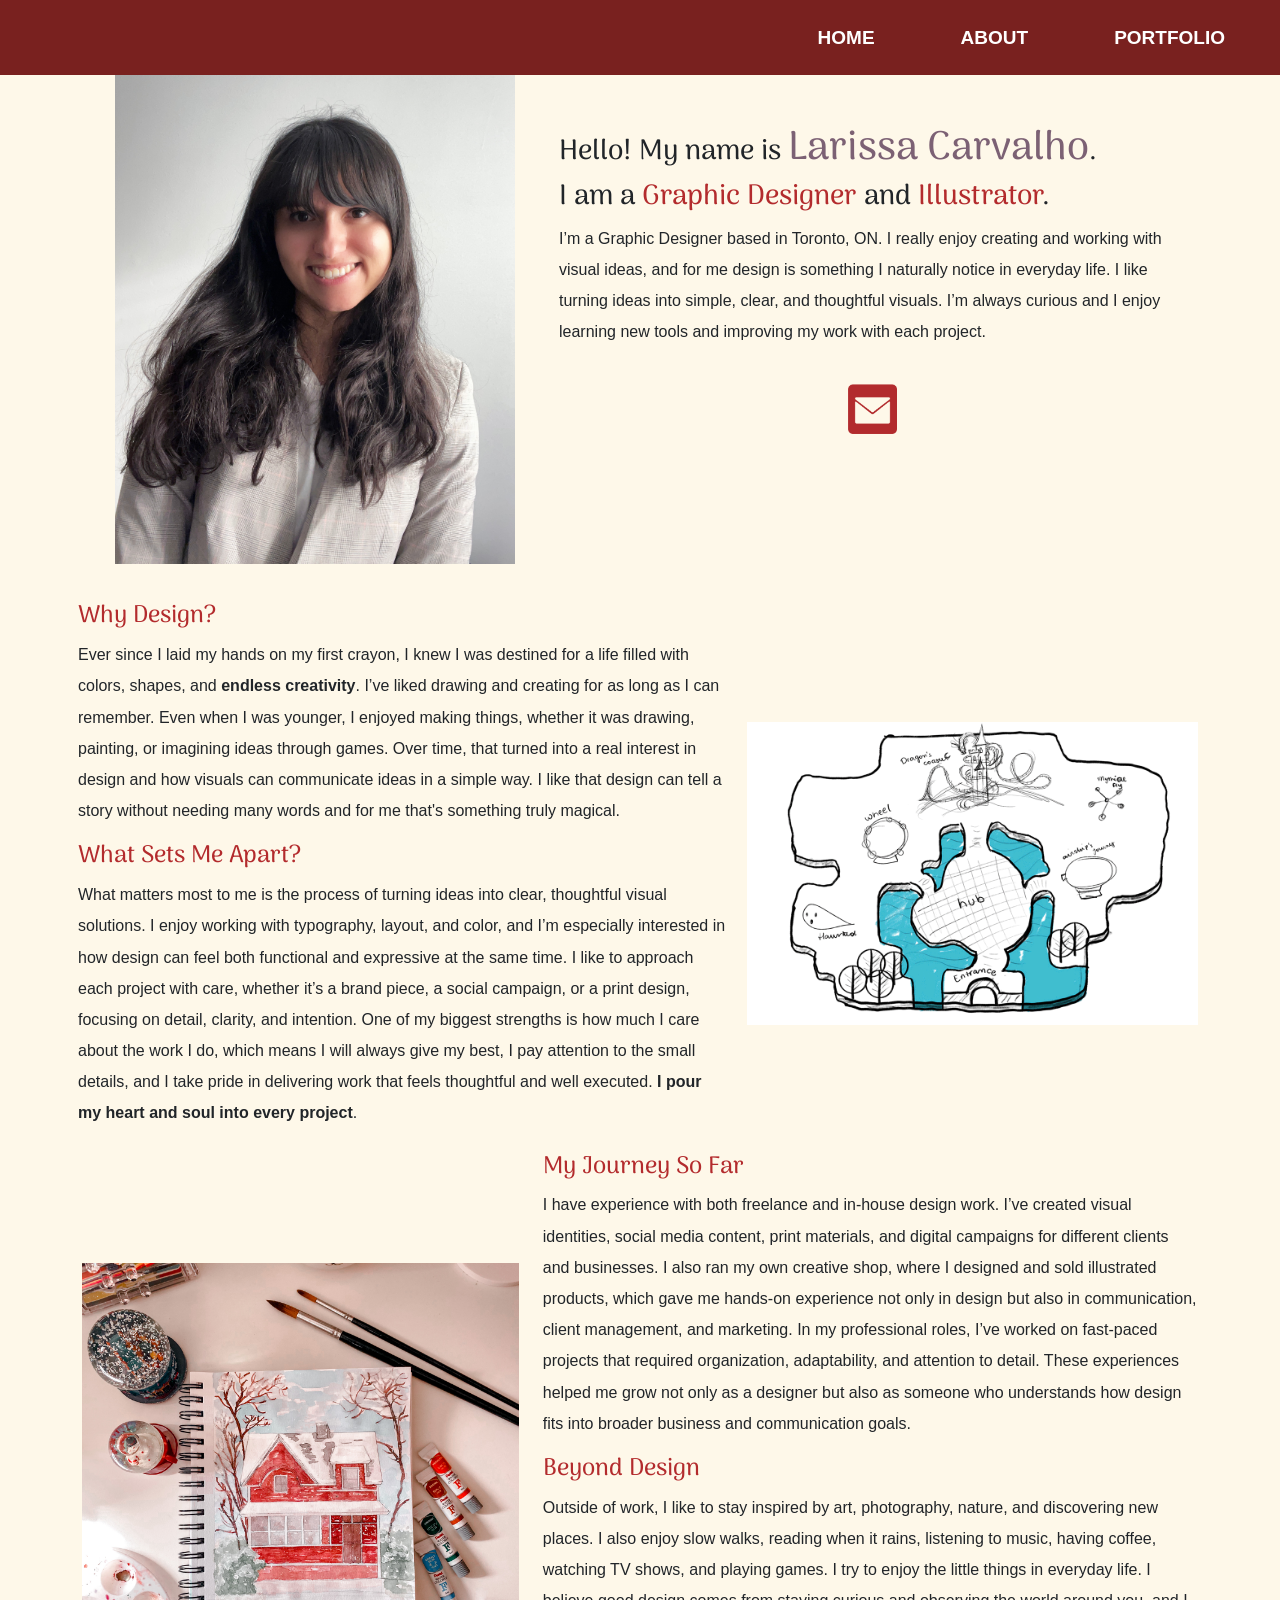
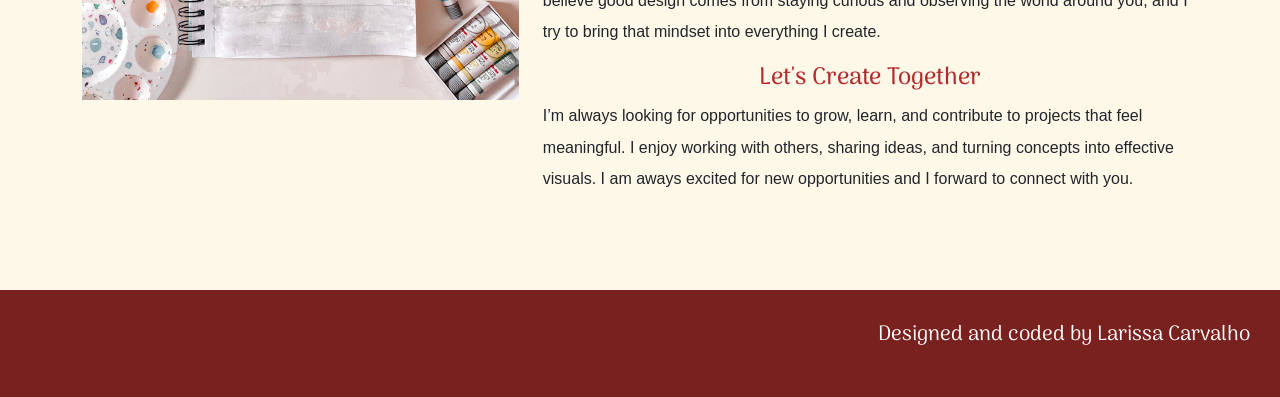
==== commit 316db47e: "go" ====
--- a/about.html
+++ b/about.html
@@ -129,7 +129,7 @@
       </div>
       <div class="col">
         <h4 class="moretitle">My Journey So Far</h2>
-          <p class="abouttext">My experience spans both freelance and in-house design work. I’ve created visual
+          <p class="abouttext">I have experience with both freelance and in-house design work. I’ve created visual
             identities, social media content, print materials, and digital campaigns for different clients and
             businesses. I also ran my own creative shop, where I designed and sold illustrated products, which gave me
             hands-on experience not only in design but also in communication, client management, and marketing.
